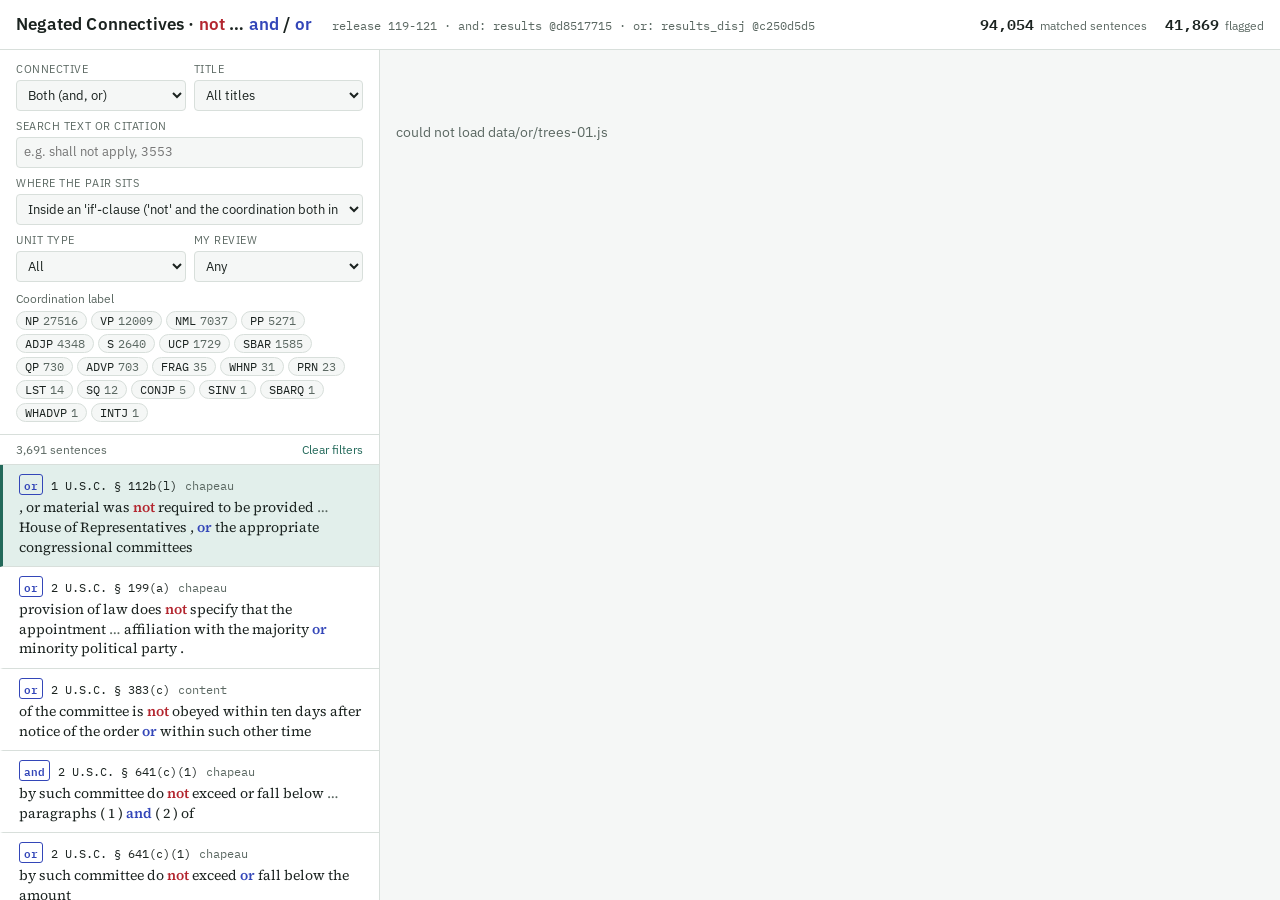
==== index.html @ d10ca2d2 "Dashboard: status filter and flagged-only note removed; built from main@e7cefaa" ====
<!doctype html>
<html lang="en">
<head>
<meta charset="utf-8">
<meta name="viewport" content="width=device-width, initial-scale=1, viewport-fit=cover">
<title>Negated Connectives Viewer</title>
<link rel="preconnect" href="https://fonts.googleapis.com">
<link rel="stylesheet" href="https://fonts.googleapis.com/css2?family=IBM+Plex+Mono:wght@400;500&family=IBM+Plex+Sans:wght@400;500;600&family=Source+Serif+4:opsz,wght@8..60,400;8..60,600&display=swap">
<style>
/* Layout: a working desk. Sentence list on the left, the selected sentence read like a statute
   page on the right, its tree drawn below. Red marks negation, indigo marks conjunction. */
:root {
  --paper: #f5f7f6;
  --surface: #ffffff;
  --ink: #1b2320;
  --muted: #5b6862;
  --rule: #d8dfdb;
  --accent: #23695a;
  --accent-soft: #e2efeb;
  --neg: #b3262f;
  --neg-soft: #f8e4e5;
  --conj: #3346b8;
  --conj-soft: #e6e9fa;
  --warn: #8a5a00;
  --warn-soft: #f6ecd6;
  --font-text: "Source Serif 4", "Iowan Old Style", Georgia, serif;
  --font-ui: "IBM Plex Sans", "Helvetica Neue", Arial, sans-serif;
  --font-mono: "IBM Plex Mono", ui-monospace, Menlo, Consolas, monospace;
  color-scheme: light;
}
@media (prefers-color-scheme: dark) {
  :root:not([data-theme="light"]) {
    --paper: #111614; --surface: #19201d; --ink: #e3e9e6; --muted: #97a39d; --rule: #2b3531;
    --accent: #72c2ab; --accent-soft: #1d322c; --neg: #ff7f86; --neg-soft: #3a1d20;
    --conj: #9daaff; --conj-soft: #22264a; --warn: #e2b55a; --warn-soft: #362a12; color-scheme: dark;
  }
}
:root[data-theme="dark"] {
  --paper: #111614; --surface: #19201d; --ink: #e3e9e6; --muted: #97a39d; --rule: #2b3531;
  --accent: #72c2ab; --accent-soft: #1d322c; --neg: #ff7f86; --neg-soft: #3a1d20;
  --conj: #9daaff; --conj-soft: #22264a; --warn: #e2b55a; --warn-soft: #362a12; color-scheme: dark;
}
* { box-sizing: border-box; }
html, body { height: 100%; }
body {
  margin: 0; background: var(--paper); color: var(--ink);
  font: 14px/1.45 var(--font-ui);
  display: grid; grid-template-rows: auto 1fr;
}
button, input, select, textarea { font: inherit; color: inherit; }
:focus-visible { outline: 2px solid var(--accent); outline-offset: 2px; }

header.top {
  display: flex; flex-wrap: wrap; align-items: baseline; gap: 6px 20px;
  padding-block: 12px; padding-left: max(16px, env(safe-area-inset-left, 0px));
  padding-right: max(16px, env(safe-area-inset-right, 0px));
  border-bottom: 1px solid var(--rule); background: var(--surface);
}
header.top h1 { margin: 0; font: 600 17px/1.2 var(--font-ui); letter-spacing: .01em; }
header.top h1 em { font-style: normal; color: var(--neg); }
header.top h1 b { font-weight: 600; color: var(--conj); }
.runmeta { color: var(--muted); font: 12px var(--font-mono); }
.stats { display: flex; flex-wrap: wrap; gap: 6px 18px; margin-left: auto; font-variant-numeric: tabular-nums; }
.stat { display: flex; gap: 6px; align-items: baseline; }
.stat .n { font: 600 15px var(--font-mono); }
.stat .l { color: var(--muted); font-size: 12px; }

main { display: grid; grid-template-columns: minmax(300px, 380px) 1fr; min-height: 0; }
@media (max-width: 860px) { main { grid-template-columns: 1fr; } body { height: auto; } }

/* ---------- list ---------- */
aside { border-right: 1px solid var(--rule); display: flex; flex-direction: column; min-height: 0; background: var(--surface); }
.filters { display: grid; grid-template-columns: 1fr 1fr; gap: 8px; padding: 12px 16px; border-bottom: 1px solid var(--rule); }
.filters label { display: flex; flex-direction: column; gap: 2px; font-size: 11px; color: var(--muted); text-transform: uppercase; letter-spacing: .05em; min-width: 0; }
.filters input, .filters select { text-transform: none; letter-spacing: 0; font-size: 13px; color: var(--ink); background: var(--paper); border: 1px solid var(--rule); border-radius: 4px; padding: 5px 7px; min-width: 0; }
.filters .wide { grid-column: 1 / -1; }
.chips { display: flex; flex-wrap: wrap; gap: 4px; grid-column: 1 / -1; }
.chip { border: 1px solid var(--rule); background: var(--paper); border-radius: 999px; padding: 1px 8px; font: 12px var(--font-mono); cursor: pointer; }
.chip[aria-pressed="true"] { background: var(--conj-soft); border-color: var(--conj); color: var(--conj); }
.chip .c { color: var(--muted); margin-left: 4px; }
.count { padding: 6px 16px; font-size: 12px; color: var(--muted); border-bottom: 1px solid var(--rule); display: flex; justify-content: space-between; gap: 8px; }
.count button { background: none; border: 0; color: var(--accent); cursor: pointer; padding: 0; font-size: 12px; }
#list { overflow-y: auto; flex: 1; min-height: 0; }
.row { display: grid; gap: 3px; padding: 9px 16px; border-bottom: 1px solid var(--rule); cursor: pointer; border-left: 3px solid transparent; }
.row:hover { background: var(--paper); }
.row[aria-selected="true"] { background: var(--accent-soft); border-left-color: var(--accent); }
.row .cite { display: flex; gap: 8px; align-items: baseline; font: 12px var(--font-mono); }
.row .cite .rv { margin-left: auto; font-size: 11px; }
.row .snip { font: 14px/1.4 var(--font-text); color: var(--ink); overflow-wrap: anywhere; }
.row .snip .gap { color: var(--muted); }
.row .conn { font: 600 11px var(--font-mono); color: var(--conj); border: 1px solid var(--conj); border-radius: 3px; padding: 0 4px; }
.loading { color: var(--muted); padding: 20px 16px; }
.also { font-size: 12px; color: var(--muted); }
.also button { background: none; border: 0; padding: 0; color: var(--accent); cursor: pointer; font-size: 12px; text-decoration: underline; }
.more { margin: 10px 16px; padding: 6px; width: calc(100% - 32px); border: 1px dashed var(--rule); background: none; border-radius: 4px; cursor: pointer; color: var(--accent); }

/* ---------- detail ---------- */
#detail { overflow-y: auto; min-height: 0; padding-block: 18px 40px; padding-left: max(16px, env(safe-area-inset-left, 0px)); padding-right: max(16px, env(safe-area-inset-right, 0px)); }
.inner { max-width: 1100px; display: grid; gap: 18px; }
.dhead { display: flex; flex-wrap: wrap; align-items: baseline; gap: 6px 12px; }
.dhead h2 { margin: 0; font: 600 22px/1.2 var(--font-text); text-wrap: balance; }
.pill { font: 500 11px var(--font-ui); text-transform: uppercase; letter-spacing: .06em; padding: 2px 8px; border-radius: 999px; border: 1px solid currentColor; }
.pill.flag { color: var(--neg); background: var(--neg-soft); }
.pill.none { color: var(--muted); }
.meta { color: var(--muted); font: 12px var(--font-mono); display: flex; flex-wrap: wrap; gap: 4px 14px; }
.meta a { color: var(--accent); }
.legend { display: flex; flex-wrap: wrap; gap: 4px 14px; font-size: 12px; color: var(--muted); }
.legend span::before { content: ""; display: inline-block; width: 10px; height: 10px; margin-right: 5px; vertical-align: -1px; border-radius: 2px; }
.legend .l-neg::before { background: var(--neg); }
.legend .l-vp::before { background: var(--neg-soft); border: 1px solid var(--neg); }
.legend .l-conj::before { background: var(--conj); }
.legend .l-coord::before { border-bottom: 2px solid var(--conj); height: 6px; }
.legend .l-if::before { content: "⟦ ⟧"; width: auto; height: auto; color: var(--accent); font-weight: 700; }

.text { font: 17px/1.75 var(--font-text); max-width: 75ch; overflow-wrap: anywhere; background: var(--surface); border: 1px solid var(--rule); border-radius: 6px; padding: 16px 20px; }
.text .t-vp { background: var(--neg-soft); }
.text .t-coord { box-shadow: inset 0 -2px 0 var(--conj); }
.text .t-not { color: var(--neg); font-weight: 600; }
.text .t-and { color: var(--conj); font-weight: 600; }
.text .t-if { color: var(--accent); font-weight: 700; font-family: var(--font-ui); }
.text details { margin-top: 10px; font: 13px/1.5 var(--font-ui); color: var(--muted); }
.text details p { font: 14px/1.6 var(--font-text); color: var(--ink); margin: 6px 0 0; }

h3 { margin: 0 0 8px; font: 600 12px var(--font-ui); text-transform: uppercase; letter-spacing: .07em; color: var(--muted); }
.tablewrap { overflow-x: auto; border: 1px solid var(--rule); border-radius: 6px; background: var(--surface); }
table { border-collapse: collapse; width: 100%; font-size: 13px; font-variant-numeric: tabular-nums; }
th, td { padding: 6px 10px; text-align: left; border-bottom: 1px solid var(--rule); white-space: nowrap; }
th { font-weight: 500; color: var(--muted); font-size: 11px; text-transform: uppercase; letter-spacing: .05em; }
tbody tr { cursor: pointer; }
tbody tr:hover { background: var(--paper); }
tbody tr[aria-selected="true"] { background: var(--accent-soft); }
td.ctx { font-family: var(--font-text); white-space: normal; min-width: 220px; max-width: 380px; }
td .yes { color: var(--neg); font-weight: 600; }
td .no { color: var(--muted); }
td.mono { font-family: var(--font-mono); }

.treebar { display: flex; flex-wrap: wrap; align-items: center; gap: 8px; margin-bottom: 8px; }
.treebar h3 { margin: 0; }
.seg { display: inline-flex; border: 1px solid var(--rule); border-radius: 5px; overflow: hidden; }
.seg button { border: 0; background: var(--surface); padding: 4px 10px; cursor: pointer; font-size: 12px; }
.seg button[aria-pressed="true"] { background: var(--accent); color: var(--surface); }
.btn { border: 1px solid var(--rule); background: var(--surface); border-radius: 5px; padding: 4px 10px; cursor: pointer; font-size: 12px; }
.hint { color: var(--muted); font-size: 12px; }
.treebox { overflow: auto; max-height: 70vh; border: 1px solid var(--rule); border-radius: 6px; background: var(--surface); padding: 10px; }
svg.tree text { font-family: var(--font-mono); font-size: 12px; fill: var(--ink); }
svg.tree .lbl { fill: var(--muted); font-weight: 500; }
svg.tree line, svg.tree path.edge { stroke: var(--rule); stroke-width: 1.2; fill: none; }
svg.tree polygon.roof { fill: var(--paper); stroke: var(--muted); stroke-width: 1; cursor: pointer; }
svg.tree polygon.roof:hover { fill: var(--accent-soft); }
svg.tree text.yield { fill: var(--muted); font-family: var(--font-text); font-size: 12.5px; }
svg.tree .is-not text { fill: var(--neg); font-weight: 600; }
svg.tree .is-and text { fill: var(--conj); font-weight: 600; }
svg.tree .negvp rect { fill: var(--neg-soft); stroke: var(--neg); }
svg.tree .negvp text { fill: var(--neg); }
svg.tree .coord rect { fill: var(--conj-soft); stroke: var(--conj); }
svg.tree .coord text { fill: var(--conj); }
svg.tree .lca text.lbl { text-decoration: underline; }
svg.tree .ifc rect { fill: var(--accent-soft); stroke: var(--accent); }
svg.tree .ifc text { fill: var(--accent); }

.outline { font: 12.5px/1.6 var(--font-mono); }
.outline details { margin-left: 14px; }
.outline > details { margin-left: 0; }
.outline summary { cursor: pointer; list-style: none; }
.outline summary::-webkit-details-marker { display: none; }
.outline summary::before { content: "▸ "; color: var(--muted); }
.outline details[open] > summary::before { content: "▾ "; }
.outline .lb { font-weight: 500; }
.outline .y { color: var(--muted); font-family: var(--font-text); }
.outline details[open] > summary .y { display: none; }
.outline .pt { margin-left: 28px; }
.outline .pt .lb { color: var(--muted); }
.outline .o-not { color: var(--neg); font-weight: 600; }
.outline .o-and { color: var(--conj); font-weight: 600; }
.outline .o-negvp > summary .lb { color: var(--neg); background: var(--neg-soft); padding: 0 3px; border-radius: 2px; }
.outline .o-coord > summary .lb { color: var(--conj); background: var(--conj-soft); padding: 0 3px; border-radius: 2px; }

.review { display: grid; gap: 8px; background: var(--surface); border: 1px solid var(--rule); border-radius: 6px; padding: 12px 14px; }
.review .marks { display: flex; flex-wrap: wrap; gap: 6px; align-items: center; }
.review .marks button[aria-pressed="true"] { background: var(--accent); color: var(--surface); border-color: var(--accent); }
.review textarea { width: 100%; min-height: 54px; border: 1px solid var(--rule); border-radius: 4px; background: var(--paper); padding: 6px 8px; resize: vertical; }
.review .foot { display: flex; flex-wrap: wrap; gap: 8px; align-items: center; justify-content: space-between; }
kbd { font: 11px var(--font-mono); border: 1px solid var(--rule); border-bottom-width: 2px; border-radius: 3px; padding: 0 4px; background: var(--paper); }
.empty { color: var(--muted); padding: 40px 0; }
@media (prefers-reduced-motion: no-preference) { .row { transition: background .12s; } }
</style>
</head>
<body>
<header class="top">
  <h1>Negated Connectives · <em>not</em> … <b>and</b> / <b>or</b></h1>
  <span class="runmeta" id="runmeta"></span>
  <div class="stats" id="stats"></div>
</header>
<main>
  <aside>
    <div class="filters">
      <label for="f-ds">Connective<select id="f-ds"></select></label>
      <label for="f-title">Title<select id="f-title"><option value="">All titles</option></select></label>
      <label class="wide" for="f-q">Search text or citation<input id="f-q" type="search" placeholder="e.g. shall not apply, 3553"></label>
      <label class="wide" for="f-clause">Where the pair sits<select id="f-clause">
        <option value="if">Inside an 'if'-clause ('not' and the coordination both in it)</option>
        <option value="">Anywhere in the sentence</option>
      </select></label>
      <label for="f-src">Unit type<select id="f-src"><option value="">All</option></select></label>
      <label for="f-review">My review<select id="f-review">
        <option value="">Any</option><option value="none">Not reviewed</option>
        <option value="yes">Yes (negated connective)</option><option value="no">No</option><option value="unsure">Unsure</option>
      </select></label>
      <div class="chips" id="chips" aria-label="Coordination label"></div>
    </div>
    <div class="count"><span id="count"></span><button id="clear" type="button">Clear filters</button></div>
    <div id="list" role="listbox" aria-label="Sentences"><p class="loading">Loading sentences…</p></div>
  </aside>
  <section id="detail" aria-live="polite"><div class="inner"><p class="empty">Select a sentence.</p></div></section>
</main>
<script>
/* Data: per connective, data/{conn}/index.js (sentences, flags, pairs) loaded at start, and
   data/{conn}/trees-{title}.js loaded when a sentence of that title is opened. Plain script
   files, so this page also works when opened from disk. */
const DATASETS = ["and","or"];
const META = {}, TREES = {}, PENDING = {};
let ROWS = [];
const NEG = {
  index(conn, d) {
    META[conn] = d;
    d.rows.forEach((r, n) => ROWS.push({ ds: conn, n, key: conn + "|" + r[0], id: r[0], title: r[1], ident: r[2] || "", src: r[3],
      toks: r[4].split(" "), tree: null, flagged: r[5], relaxed: r[6], pairs: r[7].map(p => ({ not: p[0], and: p[1], notParent: p[2],
      notRelaxedParent: p[3], coord: p[4], conj: p[5], dist: p[6], strict: p[7], rel: p[8], inIf: p[9] })) }));
  },
  trees(conn, title, map) { TREES[conn + "|" + title] = map; },
};
function loadScript(src) {
  if (PENDING[src]) return PENDING[src];
  return PENDING[src] = new Promise((ok, fail) => { const s = document.createElement("script"); s.src = src; s.onload = ok;
    s.onerror = () => { delete PENDING[src]; fail(new Error("could not load " + src)); }; document.head.appendChild(s); });
}
async function ensureTree(r) {
  if (r.tree) return;
  const k = r.ds + "|" + r.title;
  if (!TREES[k]) await loadScript(`data/${r.ds}/trees-${r.title}.js`);
  r.tree = TREES[k][r.id];
}
const CONN = { and: { word: "and", label: "Negative conjunction", short: "negconj" }, or: { word: "or", label: "Negative disjunction", short: "negdisj" } };
const BRK = { "-LRB-": "(", "-RRB-": ")", "-LSB-": "[", "-RSB-": "]", "-LCB-": "{", "-RCB-": "}" };
const word = w => BRK[w] || w;
const esc = s => String(s).replace(/[&<>"]/g, c => ({ "&": "&amp;", "<": "&lt;", ">": "&gt;", '"': "&quot;" }[c]));
const $ = id => document.getElementById(id);

/* ---------- citation helpers ---------- */
function citation(ident) {
  const m = /^\/us\/usc\/t(\w+)\/s([^/]+)((?:\/[^/]+)*)$/.exec(ident);
  if (!m) return ident || "(no identifier)";
  const sub = m[3].split("/").filter(Boolean).map(x => `(${x})`).join("");
  const t = m[1].replace(/^0+/, "");
  return `${t.endsWith("a") ? t.slice(0, -1) + " U.S.C. App." : t + " U.S.C."} § ${m[2]}${sub}`;
}
function liiUrl(ident) {
  const m = /^\/us\/usc\/t(\d+)\/s([^/]+)/.exec(ident);
  return m ? `https://www.law.cornell.edu/uscode/text/${+m[1]}/${m[2].replace(/–/g, "-")}` : null;
}

/* ---------- trees ---------- */
const treeCache = new Map();
function parseTree(s) {
  if (treeCache.has(s)) return treeCache.get(s);
  const t = s.match(/\(|\)|[^\s()]+/g); let i = 0, leaf = 0; const pts = [];
  function node(parent) {
    i++; const n = { label: t[i++], parent, kids: [] };
    while (t[i] !== ")") {
      if (t[i] === "(") n.kids.push(node(n)); else { n.word = t[i++]; n.idx = leaf++; pts.push(n); }
    }
    i++; n.lo = n.word !== undefined ? n.idx : n.kids[0].lo; n.hi = n.word !== undefined ? n.idx : n.kids[n.kids.length - 1].hi;
    return n;
  }
  const root = node(null); const res = { root, pts }; treeCache.set(s, res); return res;
}
function ancestors(n) { const a = []; for (let p = n; p; p = p.parent) a.push(p); return a; }
function lca(a, b) { const s = new Set(ancestors(a)); for (let p = b; p; p = p.parent) if (s.has(p)) return p; return null; }
function relaxedParent(n) { let p = n.parent; while (p && p.kids.length === 1) p = p.parent; return p; }
function yieldText(n, toks, max = 60) {
  const s = toks.slice(n.lo, n.hi + 1).map(word).join(" ");
  return s.length > max ? s.slice(0, max - 1) + "…" : s;
}
function pairNodes(row, pair) {
  const { root, pts } = parseTree(row.tree);
  const notN = pts[pair.not], cc = pts[pair.and];
  return { root, pts, notN, cc, coord: cc.parent, negVP: notN.parent, relaxedVP: relaxedParent(notN), top: lca(notN, cc.parent) };
}

/* ---------- if-clauses ---------- */
// An if-clause is an SBAR whose first word is "if" (also "only if", "even if").
function isIfClause(n) {
  if (!n.label.startsWith("SBAR") || n.word !== undefined) return false;
  const { pts } = parseTree(n._tree);
  const w0 = (pts[n.lo] || {}).word, w1 = (pts[n.lo + 1] || {}).word;
  const a = (w0 || "").toLowerCase(), b = (w1 || "").toLowerCase();
  return a === "if" || ((a === "only" || a === "even") && b === "if");
}
function ifClauseOf(row, pair) {
  if (!pair.inIf || !row.tree) return null;
  const nd = pairNodes(row, pair);
  for (let a = nd.notN.parent; a; a = a.parent) {
    a._tree = row.tree;
    if (isIfClause(a)) { for (let x = nd.coord; x; x = x.parent) if (x === a) return a; }
  }
  return null;
}
function ifPairs(row) {
  const out = []; row.pairs.forEach((p, i) => { if (p.inIf && p.strict) out.push(i); }); return out;
}

/* ---------- state ---------- */
// Reviews are keyed "{conn}|{sent_id}". Marks made in the earlier single-dataset viewer (which
// covered not … and only) are carried over once.
const KEY = "negconj-review:v2";
let reviews = {};
try {
  reviews = JSON.parse(localStorage.getItem(KEY) || "null");
  if (!reviews) {
    reviews = {};
    for (const old of ["negconj-review:results_full_partial", "negconj-review:results"]) {
      const o = JSON.parse(localStorage.getItem(old) || "{}"); for (const [id, v] of Object.entries(o)) reviews["and|" + id] = v;
    }
  }
} catch (e) { reviews = {}; }
function saveReviews() { try { localStorage.setItem(KEY, JSON.stringify(reviews)); } catch (e) { /* storage unavailable */ } }
const st = { ds: "", clause: "if", q: "", title: "", src: "", review: "", coord: "", limit: 300, sel: null, pair: 0, view: "focus", expandAll: false, open: new Set() };
const byKey = new Map();
const findRow = k => byKey.get(k);

/* ---------- header + filters ---------- */
function natKey(t) { const m = /^(\d+)(.*)$/.exec(t); return m ? [+m[1], m[2]] : [1e9, t]; }
function setup() {
  // Both datasets interleaved by title, then citation, so a provision's and- and or-hits sit together;
  // within a dataset, document order.
  const cmpIdent = (a, b) => a.localeCompare(b, undefined, { numeric: true });
  ROWS.sort((a, b) => { const x = natKey(a.title), y = natKey(b.title);
    return x[0] - y[0] || (x[1] < y[1] ? -1 : x[1] > y[1] ? 1 : 0) || cmpIdent(a.ident, b.ident) || (a.ds < b.ds ? -1 : a.ds > b.ds ? 1 : a.n - b.n); });
  ROWS.forEach(r => byKey.set(r.key, r));
  const ms = DATASETS.map(c => META[c]).filter(Boolean);
  const m0 = (ms[0] || {}).manifest || {};
  $("runmeta").textContent = [m0.release_point && "release " + m0.release_point,
    ...ms.map(d => `${d.conn}: ${d.run}${d.manifest && d.manifest.git_commit ? " @" + String(d.manifest.git_commit).slice(0, 8) : ""}`)].filter(Boolean).join(" · ");
  $("f-ds").innerHTML = (ms.length > 1 ? `<option value="">Both (and, or)</option>` : "") +
    ms.map(d => `<option value="${d.conn}">not … ${d.conn} · ${esc(d.label.toLowerCase())}</option>`).join("");
  st.ds = $("f-ds").value;
  const titles = [...new Set(ROWS.map(r => r.title))].sort((a, b) => { const x = natKey(a), y = natKey(b); return x[0] - y[0] || (x[1] < y[1] ? -1 : 1); });
  $("f-title").insertAdjacentHTML("beforeend", titles.map(t => `<option value="${esc(t)}">Title ${esc(t.replace(/^0+/, ""))}</option>`).join(""));
  const srcs = [...new Set(ROWS.map(r => r.src))].sort();
  $("f-src").insertAdjacentHTML("beforeend", srcs.map(s => `<option value="${esc(s)}">${esc(s.replace("_", " "))}</option>`).join(""));
  $("chips").addEventListener("click", e => { const b = e.target.closest(".chip"); if (!b) return; st.coord = st.coord === b.dataset.c ? "" : b.dataset.c; refresh(); });
  for (const [id, k] of [["f-ds", "ds"], ["f-clause", "clause"], ["f-q", "q"], ["f-title", "title"], ["f-src", "src"], ["f-review", "review"]])
    $(id).addEventListener("input", e => { st[k] = e.target.value; st.limit = 300; if (k === "ds") { st.coord = ""; drawHeader(); } refresh(); });
  $("clear").addEventListener("click", () => { Object.assign(st, { clause: "", q: "", title: "", src: "", review: "", coord: "", limit: 300 }); $("f-clause").value = "";
    $("f-q").value = ""; $("f-title").value = ""; $("f-src").value = ""; $("f-review").value = ""; refresh(); });
  drawHeader();
}
function inDs(r) { return !st.ds || r.ds === st.ds; }
function drawHeader() {
  const ms = DATASETS.map(c => META[c]).filter(d => d && (!st.ds || d.conn === st.ds));
  const rows = ROWS.filter(inDs);
  const nFlagged = rows.filter(r => r.flagged).length;
  const stats = [[ms.reduce((a, d) => a + d.n_total, 0), "matched sentences"], [nFlagged, "flagged"]];
  ms.forEach(d => { const p = d.manifest && d.manifest.partial; if (p) stats.push(["", `${d.conn}: partial run: ${p.split(";")[0]}`]); });
  $("stats").innerHTML = stats.map(([n, l]) => `<span class="stat"><span class="n">${n === "" ? "" : n.toLocaleString()}</span><span class="l">${l}</span></span>`).join("");
  const cc = {}; rows.forEach(r => new Set(r.pairs.filter(p => p.strict).map(p => p.coord)).forEach(c => cc[c] = (cc[c] || 0) + 1));
  $("chips").innerHTML = `<span class="hint" style="width:100%">Coordination label</span>` +
    Object.entries(cc).sort((a, b) => b[1] - a[1]).map(([c, n]) => `<button type="button" class="chip" data-c="${esc(c)}" aria-pressed="false">${esc(c)}<span class="c">${n}</span></button>`).join("");
}

function matches(r) {
  if (!inDs(r)) return false;
  if (st.title && r.title !== st.title) return false;
  if (st.src && r.src !== st.src) return false;
  if (st.coord && !r.pairs.some(p => p.strict && p.coord === st.coord)) return false;
  if (st.clause === "if" && !ifPairs(r).length) return false;
  if (st.review) { const m = (reviews[r.key] || {}).mark || "none"; if (m !== st.review) return false; }
  if (st.q) { const q = st.q.toLowerCase(); if (!(r.ident.toLowerCase().includes(q) || citation(r.ident).toLowerCase().includes(q) || r.toks.join(" ").toLowerCase().includes(q))) return false; }
  return true;
}
function keyPair(r) {
  if (st.clause === "if") { const q = ifPairs(r); if (q.length) return q[0]; }
  const i = r.pairs.findIndex(p => p.strict); if (i >= 0) return i;
  const k = r.pairs.findIndex(p => p.not < p.and); return k >= 0 ? k : 0;
}
function snippetFull(r) {
  const p = r.pairs[keyPair(r)];
  if (!p) return esc(r.toks.slice(0, 24).map(word).join(" "));
  const mark = (i) => i === p.not ? "neg" : i === p.and ? "conj" : null;
  const span = (a, b) => { const out = []; for (let i = Math.max(0, a); i < Math.min(r.toks.length, b); i++) { const c = mark(i); out.push(c ? `<span style="color:var(--${c});font-weight:600">${esc(word(r.toks[i]))}</span>` : esc(word(r.toks[i]))); } return out.join(" "); };
  return p.and - p.not <= 12 && p.and > p.not ? span(p.not - 4, p.and + 5) : span(p.not - 4, p.not + 5) + ` <span class="gap">…</span> ` + span(p.and - 4, p.and + 5);
}
const REVIEW_LABEL = { yes: "✓ yes", no: "✗ no", unsure: "? unsure" };

let filtered = [];
function refresh() {
  document.querySelectorAll("#chips .chip").forEach(b => b.setAttribute("aria-pressed", String(b.dataset.c === st.coord)));
  filtered = ROWS.filter(matches);
  $("count").textContent = `${filtered.length.toLocaleString()} sentence${filtered.length === 1 ? "" : "s"}`;
  const shown = filtered.slice(0, st.limit);
  $("list").innerHTML = shown.map(r => {
    const rv = (reviews[r.key] || {}).mark;
    return `<div class="row" role="option" data-id="${esc(r.key)}" aria-selected="${r.key === st.sel}">
      <div class="cite">${st.ds ? "" : `<span class="conn">${r.ds}</span>`}<span>${esc(citation(r.ident))}</span><span style="color:var(--muted)">${esc(r.src === "chapeau_condensed" ? "chapeau" : r.src)}</span>${rv ? `<span class="rv">${REVIEW_LABEL[rv]}</span>` : ""}</div>
      <div class="snip">${snippetFull(r)}</div></div>`;
  }).join("") + (filtered.length > st.limit ? `<button class="more" type="button" id="more">Show ${Math.min(300, filtered.length - st.limit)} more</button>` : "");
  if (!filtered.length) $("list").innerHTML = `<p class="empty" style="padding:20px 16px">No sentences match these filters.</p>`;
  const more = $("more"); if (more) more.addEventListener("click", () => { st.limit += 300; refresh(); });
  if (!filtered.some(r => r.key === st.sel) && filtered.length) select(filtered[0].key, false);
}
$("list").addEventListener("click", e => { const row = e.target.closest(".row"); if (row) select(row.dataset.id, false); });

/* ---------- detail ---------- */
async function select(id, scroll = true) {
  st.sel = id; const r = findRow(id); st.pair = keyPair(r); st.expandAll = false; st.open = new Set();
  document.querySelectorAll("#list .row").forEach(el => el.setAttribute("aria-selected", String(el.dataset.id === id)));
  if (scroll) { const el = document.querySelector(`#list .row[data-id="${CSS.escape(id)}"]`); if (el) el.scrollIntoView({ block: "nearest" }); }
  if (!r.tree) {
    $("detail").querySelector(".inner").innerHTML = `<p class="empty">Loading the tree…</p>`;
    try { await ensureTree(r); } catch (e) { $("detail").querySelector(".inner").innerHTML = `<p class="empty">${esc(e.message)}</p>`; return; }
    if (st.sel !== id) return;
  }
  renderDetail();
}
function renderDetail() {
  const r = findRow(st.sel); if (!r) return;
  const W = CONN[r.ds].word, other = r.ds === "and" ? "or" : "and", twin = findRow(other + "|" + r.id);
  const p = r.pairs[st.pair]; const nodes = p ? pairNodes(r, p) : null;
  const pill = `<span class="pill none">not … ${W}</span>` + (r.flagged ? `<span class="pill flag">Flagged</span>` : `<span class="pill none">Not flagged</span>`);
  const lii = liiUrl(r.ident);
  // sentence with highlights for the selected pair
  const vp = nodes && p.strict ? nodes.negVP : null;
  const ifc = p ? ifClauseOf(r, p) : null;
  const inVP = i => vp && i >= vp.lo && i <= vp.hi, inCo = i => nodes && i >= nodes.coord.lo && i <= nodes.coord.hi;
  const textHtml = r.toks.map((w, i) => {
    const cls = [];
    if (inVP(i)) cls.push("t-vp");
    if (inCo(i)) cls.push("t-coord");
    if (p && i === p.not) cls.push("t-not");
    if (p && i === p.and) cls.push("t-and");
    let tok = cls.length ? `<span class="${cls.join(" ")}">${esc(word(w))}</span>` : esc(word(w));
    if (ifc && i === ifc.lo) tok = `<span class="t-if">⟦</span>` + tok;
    if (ifc && i === ifc.hi) tok = tok + `<span class="t-if">⟧</span>`;
    if (i === r.toks.length - 1) return tok;
    // the space after a token joins the shading when both neighbours share it
    const sc = [inVP(i) && inVP(i + 1) ? "t-vp" : "", inCo(i) && inCo(i + 1) ? "t-coord" : ""].filter(Boolean);
    return tok + (sc.length ? `<span class="${sc.join(" ")}"> </span>` : " ");
  }).join("");
  const strictN = r.pairs.filter(q => q.strict).length;
  const pairRows = r.pairs.map((q, i) => {
    const a = Math.max(0, q.not - 2), b = Math.min(r.toks.length, q.not + 3), c = Math.max(0, q.and - 2), d = Math.min(r.toks.length, q.and + 3);
    const show = (s, e, hi, col) => r.toks.slice(s, e).map((w, k) => s + k === hi ? `<span style="color:var(--${col});font-weight:600">${esc(word(w))}</span>` : esc(word(w))).join(" ");
    return `<tr data-i="${i}" aria-selected="${i === st.pair}">
      <td class="ctx">${show(a, b, q.not, "neg")} <span style="color:var(--muted)">…</span> ${show(c, d, q.and, "conj")}</td>
      <td class="mono">${esc(q.notParent)}</td>
      <td class="mono">${esc(q.coord)}</td><td>${q.conj}</td><td>${q.dist}</td>
      <td>${q.strict ? `<span class="yes">yes</span>` : `<span class="no">no</span>`}</td>
      <td>${q.inIf ? `<span class="yes" style="color:var(--accent)">yes</span>` : `<span class="no">no</span>`}</td></tr>`;
  }).join("");
  const rv = reviews[r.key] || {};
  $("detail").querySelector(".inner").innerHTML = `
    <div class="dhead"><h2>${esc(citation(r.ident))}</h2>${pill}</div>
    <div class="meta"><span>${esc(r.src.replace("_", " "))}</span><span>${r.toks.length} tokens</span>
      <span>${r.pairs.length} (not, ${W}) pair${r.pairs.length === 1 ? "" : "s"}, ${strictN} flagged</span>
      <span>${esc(r.id)}</span>${lii ? `<a href="${lii}" target="_blank" rel="noopener">Open on LII ↗</a>` : ""}</div>
    ${twin ? `<div class="also">This sentence is also in the not … ${other} set (${twin.flagged ? "flagged" : "not flagged"}). <button type="button" id="twin">Open it</button></div>` : ""}
    <div class="legend"><span class="l-neg">not</span><span class="l-vp">VP headed by not (flagged pair)</span><span class="l-conj">${W}</span><span class="l-coord">coordination node</span><span class="l-if">if-clause containing the pair</span></div>
    <div class="text">${textHtml}</div>
    <div><h3>(not, ${W}) pairs · click one to draw it</h3><div class="tablewrap"><table>
      <thead><tr><th>pair in context</th><th>not's parent</th><th>coordination</th><th>conjuncts</th><th>distance</th><th>flagged</th><th>in if-clause</th></tr></thead>
      <tbody>${pairRows || `<tr><td colspan="7" class="no">No CC "${W}" in this parse.</td></tr>`}</tbody></table></div></div>
    <div>
      <div class="treebar"><h3>Tree</h3>
        <span class="seg"><button type="button" data-v="focus" aria-pressed="${st.view === "focus"}">Pair view</button><button type="button" data-v="outline" aria-pressed="${st.view === "outline"}">Full outline</button></span>
        <button type="button" class="btn" id="t-toggle">${st.view === "focus" ? (st.expandAll ? "Fold unrelated branches" : "Unfold all") : "Expand all"}</button>
        <span class="hint" id="t-hint"></span></div>
      <div class="treebox" id="treebox"></div></div>
    <div class="review"><h3 style="margin:0">My review</h3>
      <div class="marks">
        <button type="button" class="btn" data-m="yes" aria-pressed="${rv.mark === "yes"}">${CONN[r.ds].label} <kbd>1</kbd></button>
        <button type="button" class="btn" data-m="no" aria-pressed="${rv.mark === "no"}">Not a ${CONN[r.ds].short} <kbd>2</kbd></button>
        <button type="button" class="btn" data-m="unsure" aria-pressed="${rv.mark === "unsure"}">Unsure <kbd>3</kbd></button></div>
      <label for="r-note" class="hint">Notes (scope reading, parser error, …)</label>
      <textarea id="r-note">${esc(rv.note || "")}</textarea>
      <div class="foot"><span class="hint">Saved in this browser only. <kbd>j</kbd>/<kbd>k</kbd> next/previous sentence.</span>
        <button type="button" class="btn" id="export">Export reviews (CSV)</button></div></div>`;
  const inner = $("detail").querySelector(".inner");
  inner.querySelectorAll("tbody tr[data-i]").forEach(tr => tr.addEventListener("click", () => { st.pair = +tr.dataset.i; st.open = new Set(); renderDetail(); }));
  inner.querySelectorAll(".seg button").forEach(b => b.addEventListener("click", () => { st.view = b.dataset.v; st.expandAll = false; renderDetail(); }));
  $("t-toggle").addEventListener("click", () => { st.expandAll = !st.expandAll; renderDetail(); });
  inner.querySelectorAll(".marks button").forEach(b => b.addEventListener("click", () => setMark(b.dataset.m)));
  $("r-note").addEventListener("input", e => { reviews[r.key] = { ...(reviews[r.key] || {}), note: e.target.value }; saveReviews(); });
  if (twin) $("twin").addEventListener("click", () => { if (st.ds && st.ds !== twin.ds) { st.ds = ""; $("f-ds").value = ""; drawHeader(); refresh(); } select(twin.key); });
  $("export").addEventListener("click", exportCsv);
  if (nodes) (st.view === "focus" ? drawFocus : drawOutline)(r, p, nodes);
  else $("treebox").innerHTML = `<pre class="outline">${esc(r.tree)}</pre>`;
}
function setMark(m) {
  const r = findRow(st.sel); if (!r) return;
  const cur = reviews[r.key] || {}; reviews[r.key] = { ...cur, mark: cur.mark === m ? undefined : m }; saveReviews();
  renderDetail(); const row = document.querySelector(`#list .row[data-id="${CSS.escape(r.key)}"] .cite`);
  if (row) { const old = row.querySelector(".rv"); if (old) old.remove(); const v = reviews[r.key].mark; if (v) row.insertAdjacentHTML("beforeend", `<span class="rv">${REVIEW_LABEL[v]}</span>`); }
}
function exportCsv() {
  const q = s => `"${String(s ?? "").replace(/"/g, '""')}"`;
  const lines = [["connective", "sent_id", "citation", "identifier", "flagged", "review", "notes"].join(",")];
  ROWS.forEach(r => { const v = reviews[r.key]; if (v && (v.mark || v.note)) lines.push([r.ds, q(r.id), q(citation(r.ident)), q(r.ident), r.flagged, q(v.mark || ""), q(v.note || "")].join(",")); });
  const a = document.createElement("a"); a.href = URL.createObjectURL(new Blob([lines.join("\n")], { type: "text/csv" }));
  a.download = `negated_connective_reviews.csv`; document.body.appendChild(a); a.click(); a.remove();
}

/* ---------- pair view (SVG) ---------- */
let measureCtx;
function tw(s, font = "12px 'IBM Plex Mono', monospace") { measureCtx = measureCtx || document.createElement("canvas").getContext("2d"); measureCtx.font = font; return measureCtx.measureText(s).width; }
function drawFocus(r, p, nodes) {
  const ifc = ifClauseOf(r, p);
  const top = ifc || nodes.top; const nLeaves = top.hi - top.lo + 1;
  const open = new Set(st.open);
  for (const n of [...ancestors(nodes.notN), ...ancestors(nodes.cc)]) open.add(n);
  if (ifc) for (const n of ancestors(nodes.pts[ifc.lo])) open.add(n);
  const showAll = st.expandAll && nLeaves <= 600;
  const isOpen = n => showAll || open.has(n);
  $("t-hint").textContent = `${top.label} spanning ${nLeaves} tokens · click a triangle to unfold it` + (st.expandAll && !showAll ? " · too large to unfold fully" : "");
  // depth and leaf slots
  const items = []; let x = 0, maxDepth = 0; const GAP = 14;
  function lay(n, d) {
    maxDepth = Math.max(maxDepth, d);
    if (n.word !== undefined) {
      const w = Math.max(tw(n.label), tw(word(n.word))) + GAP; n._x = x + w / 2; n._w = w; n._d = d; n._kind = "pt"; x += w; return;
    }
    if (n !== top && !isOpen(n)) {
      const y = yieldText(n, r.toks, 46); const w = Math.max(tw(n.label), tw(y, "12.5px 'Source Serif 4', serif"), 34) + GAP;
      n._x = x + w / 2; n._w = w; n._d = d; n._kind = "roof"; n._y = y; x += w; return;
    }
    n._kind = "open"; n._d = d; n.kids.forEach(k => lay(k, d + 1)); n._x = (n.kids[0]._x + n.kids[n.kids.length - 1]._x) / 2;
  }
  lay(top, 0);
  const ROW = 44, PAD = 16, leafY = (maxDepth + 1) * ROW + PAD;
  const H = leafY + 30, W = x + PAD * 2;
  const parts = [];
  function draw(n) {
    const cx = n._x + PAD, cy = n._d * ROW + PAD + 12;
    let cls = "";
    if (n === nodes.negVP) cls += " negvp"; if (n === nodes.coord) cls += " coord"; if (n === top) cls += " lca"; if (n === ifc) cls += " ifc";
    if (n === nodes.notN) cls += " is-not"; if (n === nodes.cc) cls += " is-and";
    if (n._kind === "open") n.kids.forEach(k => { parts.push(`<line x1="${cx}" y1="${cy + 5}" x2="${k._x + PAD}" y2="${k._d * ROW + PAD}"/>`); draw(k); });
    const lw = tw(n.label) + 8, boxed = n === nodes.negVP || n === nodes.coord || n === ifc;
    parts.push(`<g class="${cls.trim()}">${boxed ? `<rect x="${cx - lw / 2}" y="${cy - 12}" width="${lw}" height="17" rx="3"/>` : ""}<text class="lbl" x="${cx}" y="${cy}" text-anchor="middle">${esc(n.label)}</text>`);
    if (n._kind === "pt") parts.push(`<line x1="${cx}" y1="${cy + 5}" x2="${cx}" y2="${leafY - 12}"/><text x="${cx}" y="${leafY}" text-anchor="middle">${esc(word(n.word))}</text>`);
    if (n._kind === "roof") parts.push(`<polygon class="roof" data-key="${n.lo}-${n.hi}-${n.label}" points="${cx},${cy + 6} ${cx - n._w / 2 + 6},${leafY - 13} ${cx + n._w / 2 - 6},${leafY - 13}"><title>Unfold ${esc(n.label)}</title></polygon><text class="yield" x="${cx}" y="${leafY}" text-anchor="middle">${esc(n._y)}</text>`);
    parts.push(`</g>`);
  }
  draw(top);
  $("treebox").innerHTML = `<svg class="tree" width="${W}" height="${H}" viewBox="0 0 ${W} ${H}" role="img" aria-label="Constituency subtree for the selected pair">${parts.join("")}</svg>`;
  const byKey = new Map(); (function idx(n) { if (n.word === undefined) { byKey.set(`${n.lo}-${n.hi}-${n.label}`, n); n.kids.forEach(idx); } })(top);
  $("treebox").querySelectorAll("polygon.roof").forEach(pg => pg.addEventListener("click", () => { const n = byKey.get(pg.dataset.key); if (n) { st.open.add(n); drawFocus(r, p, nodes); } }));
  const t = $("treebox").querySelector(".negvp, .is-not"); if (t && t.getBBox) { const b = t.getBBox(); $("treebox").scrollLeft = Math.max(0, b.x - 120); }
}

/* ---------- full outline ---------- */
function drawOutline(r, p, nodes) {
  const onPath = new Set([...ancestors(nodes.notN), ...ancestors(nodes.cc)]);
  const all = st.expandAll;
  $("t-hint").textContent = "Branches on the path to the selected not and and are open";
  function out(n) {
    if (n.word !== undefined) {
      const c = n === nodes.notN ? "o-not" : n === nodes.cc ? "o-and" : "";
      return `<div class="pt ${c}"><span class="lb">${esc(n.label)}</span> ${esc(word(n.word))}</div>`;
    }
    const c = (n === nodes.negVP ? " o-negvp" : "") + (n === nodes.coord ? " o-coord" : "");
    return `<details class="${c.trim()}"${all || onPath.has(n) ? " open" : ""}><summary><span class="lb">${esc(n.label)}</span> <span class="y">${esc(yieldText(n, r.toks, 90))}</span></summary>${n.kids.map(out).join("")}</details>`;
  }
  $("treebox").innerHTML = `<div class="outline">${out(nodes.root)}</div>`;
}

/* ---------- keyboard ---------- */
document.addEventListener("keydown", e => {
  if (e.target.closest("input, textarea, select") || e.metaKey || e.ctrlKey || e.altKey) return;
  const i = filtered.findIndex(r => r.key === st.sel);
  if (e.key === "j" || e.key === "ArrowDown") { if (i < filtered.length - 1) { if (i + 1 >= st.limit) { st.limit += 300; refresh(); } select(filtered[i + 1].key); } e.preventDefault(); }
  else if (e.key === "k" || e.key === "ArrowUp") { if (i > 0) select(filtered[i - 1].key); e.preventDefault(); }
  else if (e.key === "1") setMark("yes"); else if (e.key === "2") setMark("no"); else if (e.key === "3") setMark("unsure");
});

Promise.allSettled(DATASETS.map(c => loadScript(`data/${c}/index.js`))).then(res => {
  const bad = res.map((x, i) => x.status === "rejected" ? DATASETS[i] : null).filter(Boolean);
  if (!ROWS.length) { $("list").innerHTML = `<p class="loading">Could not load the data files (${bad.join(", ")}).</p>`; return; }
  setup(); refresh();
});
</script>
</body>
</html>
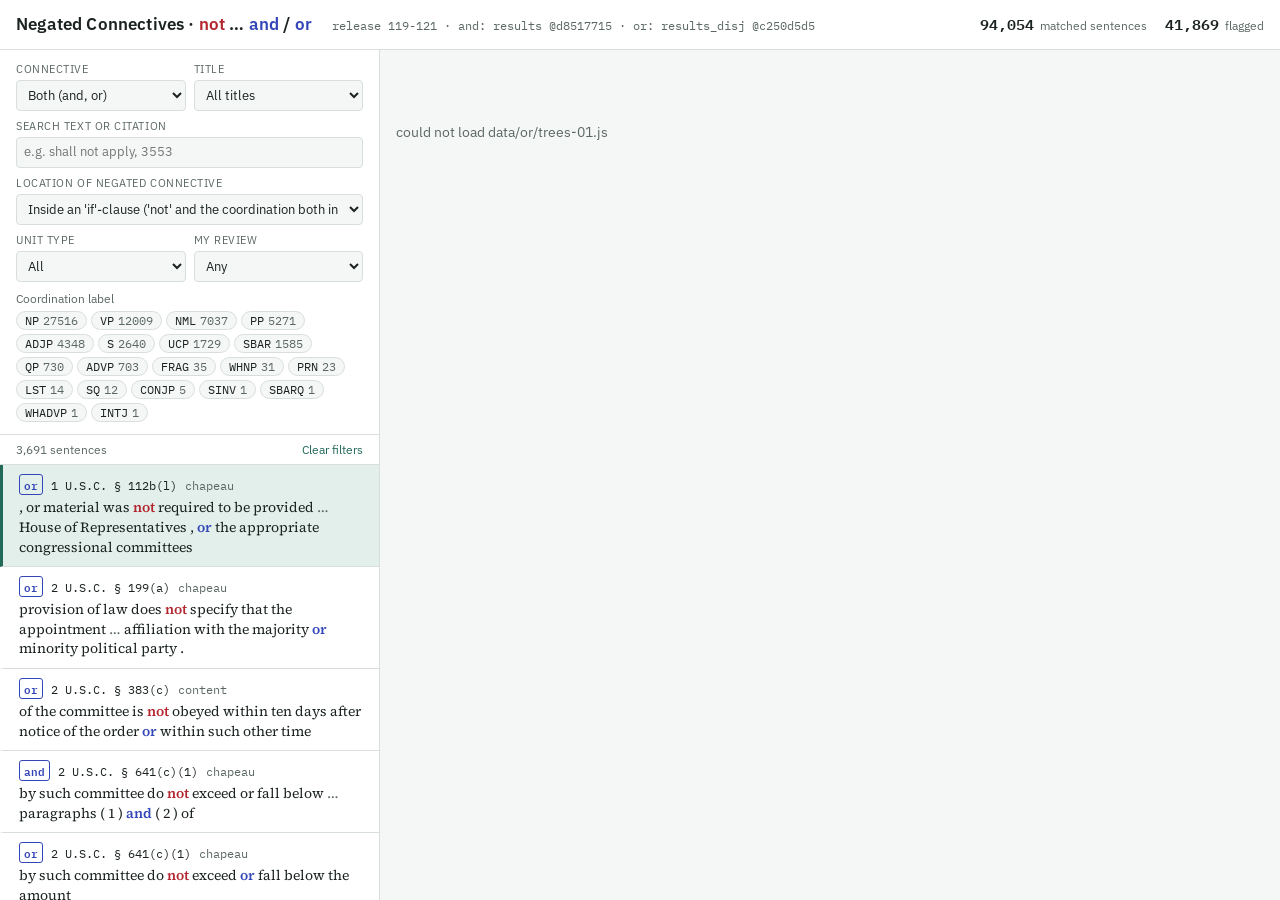
==== commit 2db435a5: "Dashboard: filter relabelled; built from main@aef4aef" ====
--- a/index.html
+++ b/index.html
@@ -197,7 +197,7 @@
       <label for="f-ds">Connective<select id="f-ds"></select></label>
       <label for="f-title">Title<select id="f-title"><option value="">All titles</option></select></label>
       <label class="wide" for="f-q">Search text or citation<input id="f-q" type="search" placeholder="e.g. shall not apply, 3553"></label>
-      <label class="wide" for="f-clause">Where the pair sits<select id="f-clause">
+      <label class="wide" for="f-clause">Location of negated connective<select id="f-clause">
         <option value="if">Inside an 'if'-clause ('not' and the coordination both in it)</option>
         <option value="">Anywhere in the sentence</option>
       </select></label>
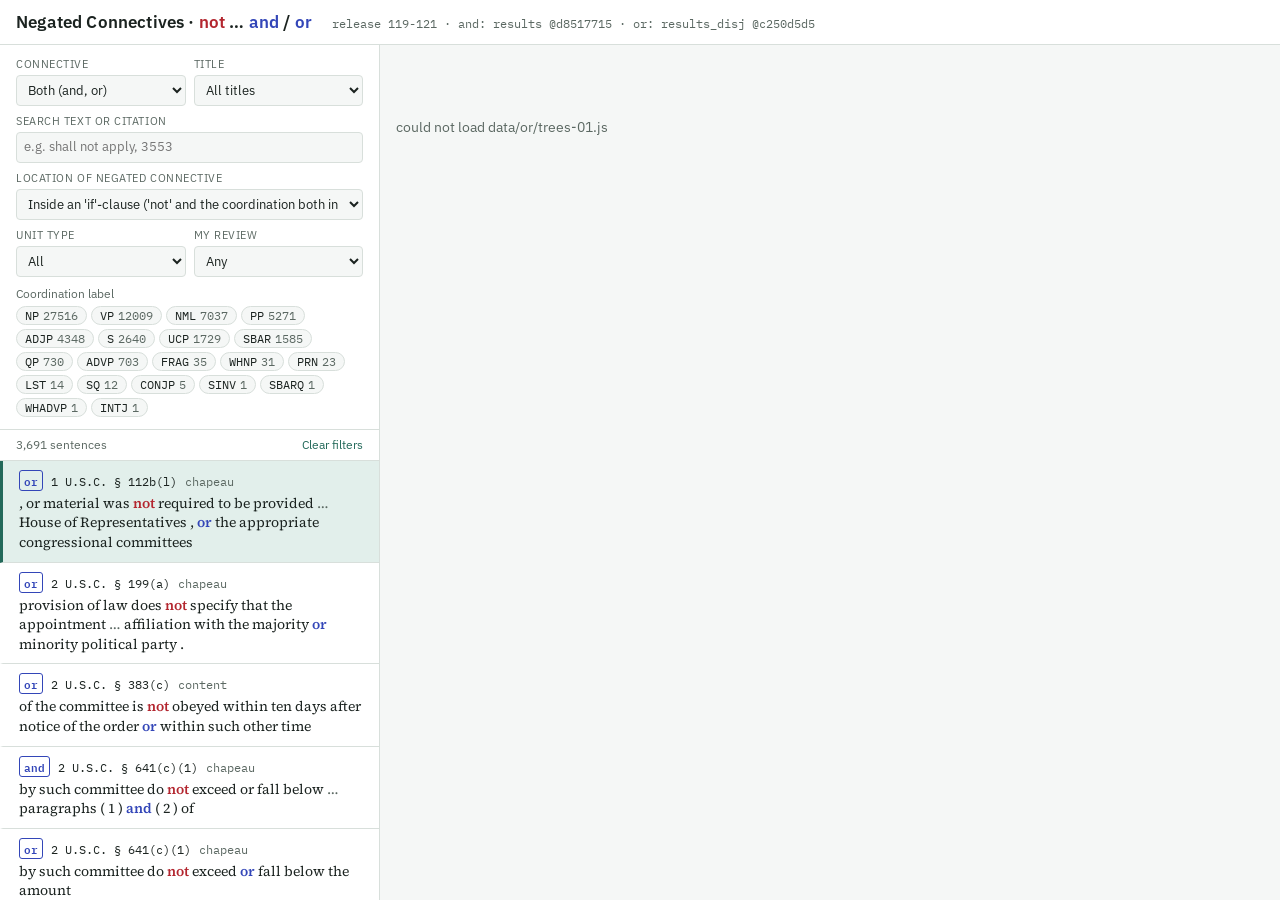
==== commit 250e5d8b: "Dashboard: header counts removed; built from main@d075e56" ====
--- a/index.html
+++ b/index.html
@@ -60,10 +60,6 @@
 header.top h1 em { font-style: normal; color: var(--neg); }
 header.top h1 b { font-weight: 600; color: var(--conj); }
 .runmeta { color: var(--muted); font: 12px var(--font-mono); }
-.stats { display: flex; flex-wrap: wrap; gap: 6px 18px; margin-left: auto; font-variant-numeric: tabular-nums; }
-.stat { display: flex; gap: 6px; align-items: baseline; }
-.stat .n { font: 600 15px var(--font-mono); }
-.stat .l { color: var(--muted); font-size: 12px; }
 
 main { display: grid; grid-template-columns: minmax(300px, 380px) 1fr; min-height: 0; }
 @media (max-width: 860px) { main { grid-template-columns: 1fr; } body { height: auto; } }
@@ -189,7 +185,6 @@
 <header class="top">
   <h1>Negated Connectives · <em>not</em> … <b>and</b> / <b>or</b></h1>
   <span class="runmeta" id="runmeta"></span>
-  <div class="stats" id="stats"></div>
 </header>
 <main>
   <aside>
@@ -350,19 +345,14 @@
   $("f-src").insertAdjacentHTML("beforeend", srcs.map(s => `<option value="${esc(s)}">${esc(s.replace("_", " "))}</option>`).join(""));
   $("chips").addEventListener("click", e => { const b = e.target.closest(".chip"); if (!b) return; st.coord = st.coord === b.dataset.c ? "" : b.dataset.c; refresh(); });
   for (const [id, k] of [["f-ds", "ds"], ["f-clause", "clause"], ["f-q", "q"], ["f-title", "title"], ["f-src", "src"], ["f-review", "review"]])
-    $(id).addEventListener("input", e => { st[k] = e.target.value; st.limit = 300; if (k === "ds") { st.coord = ""; drawHeader(); } refresh(); });
+    $(id).addEventListener("input", e => { st[k] = e.target.value; st.limit = 300; if (k === "ds") { st.coord = ""; drawChips(); } refresh(); });
   $("clear").addEventListener("click", () => { Object.assign(st, { clause: "", q: "", title: "", src: "", review: "", coord: "", limit: 300 }); $("f-clause").value = "";
     $("f-q").value = ""; $("f-title").value = ""; $("f-src").value = ""; $("f-review").value = ""; refresh(); });
-  drawHeader();
+  drawChips();
 }
 function inDs(r) { return !st.ds || r.ds === st.ds; }
-function drawHeader() {
-  const ms = DATASETS.map(c => META[c]).filter(d => d && (!st.ds || d.conn === st.ds));
+function drawChips() {
   const rows = ROWS.filter(inDs);
-  const nFlagged = rows.filter(r => r.flagged).length;
-  const stats = [[ms.reduce((a, d) => a + d.n_total, 0), "matched sentences"], [nFlagged, "flagged"]];
-  ms.forEach(d => { const p = d.manifest && d.manifest.partial; if (p) stats.push(["", `${d.conn}: partial run: ${p.split(";")[0]}`]); });
-  $("stats").innerHTML = stats.map(([n, l]) => `<span class="stat"><span class="n">${n === "" ? "" : n.toLocaleString()}</span><span class="l">${l}</span></span>`).join("");
   const cc = {}; rows.forEach(r => new Set(r.pairs.filter(p => p.strict).map(p => p.coord)).forEach(c => cc[c] = (cc[c] || 0) + 1));
   $("chips").innerHTML = `<span class="hint" style="width:100%">Coordination label</span>` +
     Object.entries(cc).sort((a, b) => b[1] - a[1]).map(([c, n]) => `<button type="button" class="chip" data-c="${esc(c)}" aria-pressed="false">${esc(c)}<span class="c">${n}</span></button>`).join("");
@@ -490,7 +480,7 @@
   $("t-toggle").addEventListener("click", () => { st.expandAll = !st.expandAll; renderDetail(); });
   inner.querySelectorAll(".marks button").forEach(b => b.addEventListener("click", () => setMark(b.dataset.m)));
   $("r-note").addEventListener("input", e => { reviews[r.key] = { ...(reviews[r.key] || {}), note: e.target.value }; saveReviews(); });
-  if (twin) $("twin").addEventListener("click", () => { if (st.ds && st.ds !== twin.ds) { st.ds = ""; $("f-ds").value = ""; drawHeader(); refresh(); } select(twin.key); });
+  if (twin) $("twin").addEventListener("click", () => { if (st.ds && st.ds !== twin.ds) { st.ds = ""; $("f-ds").value = ""; drawChips(); refresh(); } select(twin.key); });
   $("export").addEventListener("click", exportCsv);
   if (nodes) (st.view === "focus" ? drawFocus : drawOutline)(r, p, nodes);
   else $("treebox").innerHTML = `<pre class="outline">${esc(r.tree)}</pre>`;
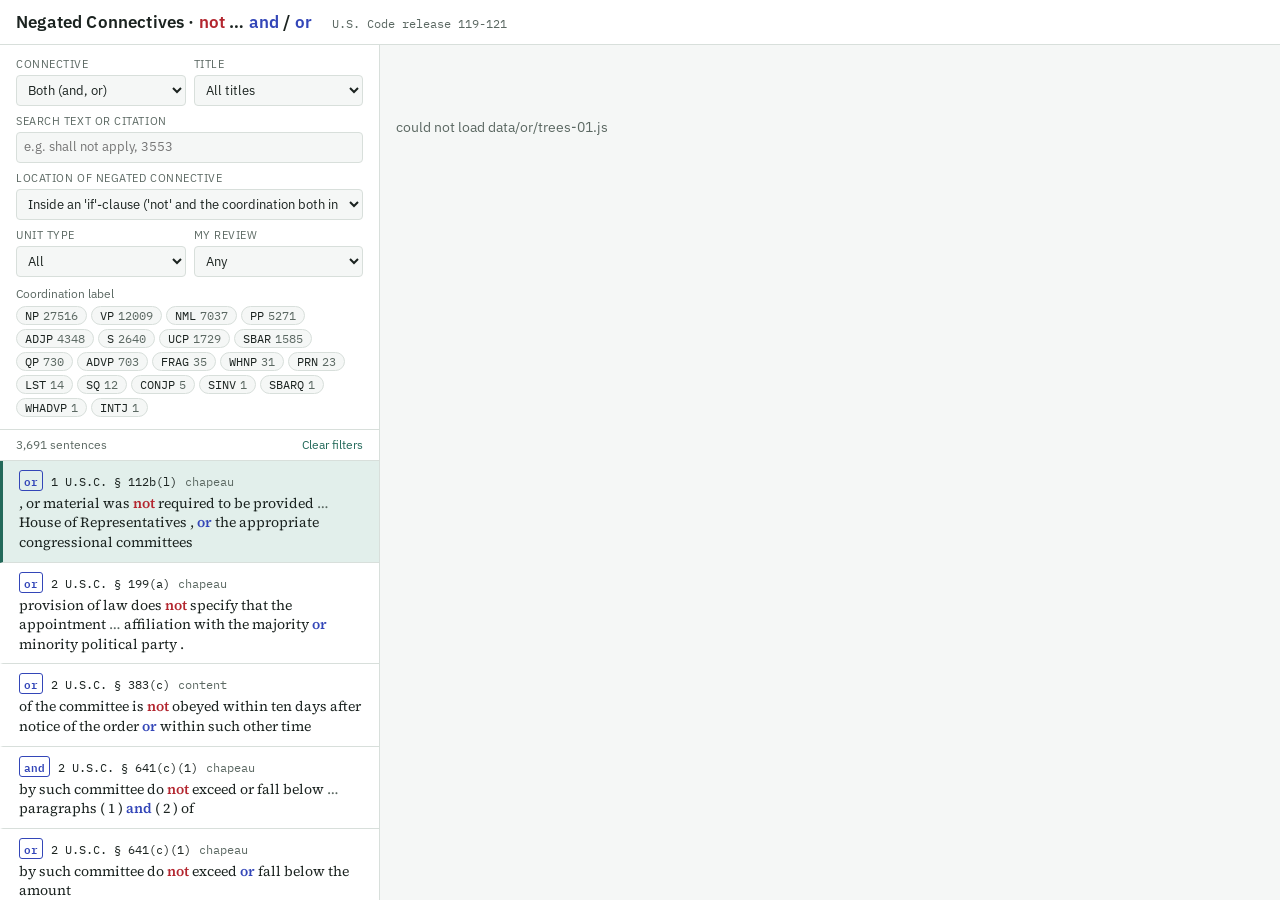
==== commit c2493af0: "Dashboard: header shows release point only; built from main@5c11f3d" ====
--- a/index.html
+++ b/index.html
@@ -334,8 +334,7 @@
   ROWS.forEach(r => byKey.set(r.key, r));
   const ms = DATASETS.map(c => META[c]).filter(Boolean);
   const m0 = (ms[0] || {}).manifest || {};
-  $("runmeta").textContent = [m0.release_point && "release " + m0.release_point,
-    ...ms.map(d => `${d.conn}: ${d.run}${d.manifest && d.manifest.git_commit ? " @" + String(d.manifest.git_commit).slice(0, 8) : ""}`)].filter(Boolean).join(" · ");
+  $("runmeta").textContent = m0.release_point ? "U.S. Code release " + m0.release_point : "";
   $("f-ds").innerHTML = (ms.length > 1 ? `<option value="">Both (and, or)</option>` : "") +
     ms.map(d => `<option value="${d.conn}">not … ${d.conn} · ${esc(d.label.toLowerCase())}</option>`).join("");
   st.ds = $("f-ds").value;
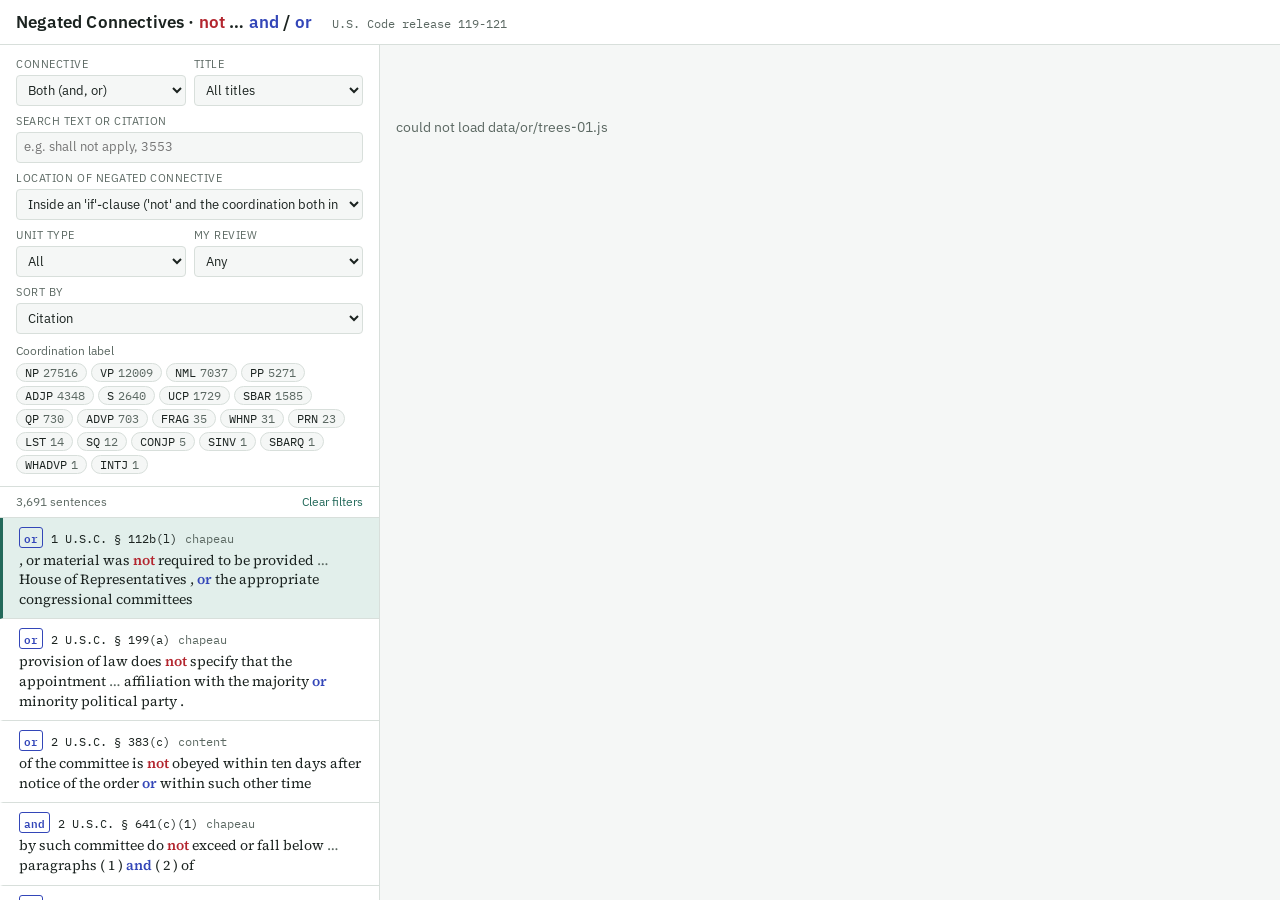
==== commit 7f0cddc2: "Negconn dashboard: sort by tree or word distance; built from barbosa-1225b@492ab74" ====
--- a/index.html
+++ b/index.html
@@ -7,8 +7,9 @@
 <link rel="preconnect" href="https://fonts.googleapis.com">
 <link rel="stylesheet" href="https://fonts.googleapis.com/css2?family=IBM+Plex+Mono:wght@400;500&family=IBM+Plex+Sans:wght@400;500;600&family=Source+Serif+4:opsz,wght@8..60,400;8..60,600&display=swap">
 <style>
-/* Layout: a working desk. Sentence list on the left, the selected sentence read like a statute
-   page on the right, its tree drawn below. Red marks negation, indigo marks conjunction. */
+/* Shared by the U.S. Code dashboards (negconn, 1225b); inlined into each page when it is built
+   (negconj.dashboard). Layout: a working desk. Sentence list on the left, the selected sentence
+   read like a statute page on the right, its parse drawn below. Each page adds its own marks. */
 :root {
   --paper: #f5f7f6;
   --surface: #ffffff;
@@ -84,15 +85,13 @@
 .row .cite .rv { margin-left: auto; font-size: 11px; }
 .row .snip { font: 14px/1.4 var(--font-text); color: var(--ink); overflow-wrap: anywhere; }
 .row .snip .gap { color: var(--muted); }
-.row .conn { font: 600 11px var(--font-mono); color: var(--conj); border: 1px solid var(--conj); border-radius: 3px; padding: 0 4px; }
 .loading { color: var(--muted); padding: 20px 16px; }
-.also { font-size: 12px; color: var(--muted); }
-.also button { background: none; border: 0; padding: 0; color: var(--accent); cursor: pointer; font-size: 12px; text-decoration: underline; }
 .more { margin: 10px 16px; padding: 6px; width: calc(100% - 32px); border: 1px dashed var(--rule); background: none; border-radius: 4px; cursor: pointer; color: var(--accent); }
 
 /* ---------- detail ---------- */
 #detail { overflow-y: auto; min-height: 0; padding-block: 18px 40px; padding-left: max(16px, env(safe-area-inset-left, 0px)); padding-right: max(16px, env(safe-area-inset-right, 0px)); }
 .inner { max-width: 1100px; display: grid; gap: 18px; }
+.inner > * { min-width: 0; }  /* wide tables and trees scroll in their own boxes */
 .dhead { display: flex; flex-wrap: wrap; align-items: baseline; gap: 6px 12px; }
 .dhead h2 { margin: 0; font: 600 22px/1.2 var(--font-text); text-wrap: balance; }
 .pill { font: 500 11px var(--font-ui); text-transform: uppercase; letter-spacing: .06em; padding: 2px 8px; border-radius: 999px; border: 1px solid currentColor; }
@@ -102,18 +101,11 @@
 .meta a { color: var(--accent); }
 .legend { display: flex; flex-wrap: wrap; gap: 4px 14px; font-size: 12px; color: var(--muted); }
 .legend span::before { content: ""; display: inline-block; width: 10px; height: 10px; margin-right: 5px; vertical-align: -1px; border-radius: 2px; }
-.legend .l-neg::before { background: var(--neg); }
-.legend .l-vp::before { background: var(--neg-soft); border: 1px solid var(--neg); }
-.legend .l-conj::before { background: var(--conj); }
-.legend .l-coord::before { border-bottom: 2px solid var(--conj); height: 6px; }
-.legend .l-if::before { content: "⟦ ⟧"; width: auto; height: auto; color: var(--accent); font-weight: 700; }
 
 .text { font: 17px/1.75 var(--font-text); max-width: 75ch; overflow-wrap: anywhere; background: var(--surface); border: 1px solid var(--rule); border-radius: 6px; padding: 16px 20px; }
-.text .t-vp { background: var(--neg-soft); }
-.text .t-coord { box-shadow: inset 0 -2px 0 var(--conj); }
-.text .t-not { color: var(--neg); font-weight: 600; }
-.text .t-and { color: var(--conj); font-weight: 600; }
-.text .t-if { color: var(--accent); font-weight: 700; font-family: var(--font-ui); }
+.text .ol { padding-left: calc(var(--d, 0) * 1.7em); }
+.text .ol + .ol { margin-top: 4px; }
+.text .olnum { color: var(--muted); font: 500 .8em var(--font-mono); }
 .text details { margin-top: 10px; font: 13px/1.5 var(--font-ui); color: var(--muted); }
 .text details p { font: 14px/1.6 var(--font-text); color: var(--ink); margin: 6px 0 0; }
 
@@ -138,6 +130,30 @@
 .btn { border: 1px solid var(--rule); background: var(--surface); border-radius: 5px; padding: 4px 10px; cursor: pointer; font-size: 12px; }
 .hint { color: var(--muted); font-size: 12px; }
 .treebox { overflow: auto; max-height: 70vh; border: 1px solid var(--rule); border-radius: 6px; background: var(--surface); padding: 10px; }
+
+.review { display: grid; gap: 8px; background: var(--surface); border: 1px solid var(--rule); border-radius: 6px; padding: 12px 14px; }
+.review .marks { display: flex; flex-wrap: wrap; gap: 6px; align-items: center; }
+.review .marks button[aria-pressed="true"] { background: var(--accent); color: var(--surface); border-color: var(--accent); }
+.review textarea { width: 100%; min-height: 54px; border: 1px solid var(--rule); border-radius: 4px; background: var(--paper); padding: 6px 8px; resize: vertical; }
+.review .foot { display: flex; flex-wrap: wrap; gap: 8px; align-items: center; justify-content: space-between; }
+kbd { font: 11px var(--font-mono); border: 1px solid var(--rule); border-bottom-width: 2px; border-radius: 3px; padding: 0 4px; background: var(--paper); }
+.empty { color: var(--muted); padding: 40px 0; }
+@media (prefers-reduced-motion: no-preference) { .row { transition: background .12s; } }
+/* not … and/or: red marks negation, indigo the connective, green an if-clause. */
+.row .cite .dist { color: var(--muted); }
+.row .conn { font: 600 11px var(--font-mono); color: var(--conj); border: 1px solid var(--conj); border-radius: 3px; padding: 0 4px; }
+.also { font-size: 12px; color: var(--muted); }
+.also button { background: none; border: 0; padding: 0; color: var(--accent); cursor: pointer; font-size: 12px; text-decoration: underline; }
+.legend .l-neg::before { background: var(--neg); }
+.legend .l-vp::before { background: var(--neg-soft); border: 1px solid var(--neg); }
+.legend .l-conj::before { background: var(--conj); }
+.legend .l-coord::before { border-bottom: 2px solid var(--conj); height: 6px; }
+.legend .l-if::before { content: "⟦ ⟧"; width: auto; height: auto; color: var(--accent); font-weight: 700; }
+.text .t-vp { background: var(--neg-soft); }
+.text .t-coord { box-shadow: inset 0 -2px 0 var(--conj); }
+.text .t-not { color: var(--neg); font-weight: 600; }
+.text .t-and { color: var(--conj); font-weight: 600; }
+.text .t-if { color: var(--accent); font-weight: 700; font-family: var(--font-ui); }
 svg.tree text { font-family: var(--font-mono); font-size: 12px; fill: var(--ink); }
 svg.tree .lbl { fill: var(--muted); font-weight: 500; }
 svg.tree line, svg.tree path.edge { stroke: var(--rule); stroke-width: 1.2; fill: none; }
@@ -153,7 +169,6 @@
 svg.tree .lca text.lbl { text-decoration: underline; }
 svg.tree .ifc rect { fill: var(--accent-soft); stroke: var(--accent); }
 svg.tree .ifc text { fill: var(--accent); }
-
 .outline { font: 12.5px/1.6 var(--font-mono); }
 .outline details { margin-left: 14px; }
 .outline > details { margin-left: 0; }
@@ -170,15 +185,6 @@
 .outline .o-and { color: var(--conj); font-weight: 600; }
 .outline .o-negvp > summary .lb { color: var(--neg); background: var(--neg-soft); padding: 0 3px; border-radius: 2px; }
 .outline .o-coord > summary .lb { color: var(--conj); background: var(--conj-soft); padding: 0 3px; border-radius: 2px; }
-
-.review { display: grid; gap: 8px; background: var(--surface); border: 1px solid var(--rule); border-radius: 6px; padding: 12px 14px; }
-.review .marks { display: flex; flex-wrap: wrap; gap: 6px; align-items: center; }
-.review .marks button[aria-pressed="true"] { background: var(--accent); color: var(--surface); border-color: var(--accent); }
-.review textarea { width: 100%; min-height: 54px; border: 1px solid var(--rule); border-radius: 4px; background: var(--paper); padding: 6px 8px; resize: vertical; }
-.review .foot { display: flex; flex-wrap: wrap; gap: 8px; align-items: center; justify-content: space-between; }
-kbd { font: 11px var(--font-mono); border: 1px solid var(--rule); border-bottom-width: 2px; border-radius: 3px; padding: 0 4px; background: var(--paper); }
-.empty { color: var(--muted); padding: 40px 0; }
-@media (prefers-reduced-motion: no-preference) { .row { transition: background .12s; } }
 </style>
 </head>
 <body>
@@ -201,6 +207,13 @@
         <option value="">Any</option><option value="none">Not reviewed</option>
         <option value="yes">Yes (negated connective)</option><option value="no">No</option><option value="unsure">Unsure</option>
       </select></label>
+      <label class="wide" for="f-sort">Sort by<select id="f-sort">
+        <option value="">Citation</option>
+        <option value="tree">Tree distance, 'not' to the coordination: shortest first</option>
+        <option value="-tree">Tree distance, 'not' to the coordination: longest first</option>
+        <option value="words">Words from 'not' to the connective: fewest first</option>
+        <option value="-words">Words from 'not' to the connective: most first</option>
+      </select></label>
       <div class="chips" id="chips" aria-label="Coordination label"></div>
     </div>
     <div class="count"><span id="count"></span><button id="clear" type="button">Clear filters</button></div>
@@ -209,33 +222,16 @@
   <section id="detail" aria-live="polite"><div class="inner"><p class="empty">Select a sentence.</p></div></section>
 </main>
 <script>
-/* Data: per connective, data/{conn}/index.js (sentences, flags, pairs) loaded at start, and
-   data/{conn}/trees-{title}.js loaded when a sentence of that title is opened. Plain script
-   files, so this page also works when opened from disk. */
-const DATASETS = ["and","or"];
-const META = {}, TREES = {}, PENDING = {};
-let ROWS = [];
-const NEG = {
-  index(conn, d) {
-    META[conn] = d;
-    d.rows.forEach((r, n) => ROWS.push({ ds: conn, n, key: conn + "|" + r[0], id: r[0], title: r[1], ident: r[2] || "", src: r[3],
-      toks: r[4].split(" "), tree: null, flagged: r[5], relaxed: r[6], pairs: r[7].map(p => ({ not: p[0], and: p[1], notParent: p[2],
-      notRelaxedParent: p[3], coord: p[4], conj: p[5], dist: p[6], strict: p[7], rel: p[8], inIf: p[9] })) }));
-  },
-  trees(conn, title, map) { TREES[conn + "|" + title] = map; },
-};
+/* Shared by the U.S. Code dashboards (negconn, 1225b); inlined into each page when it is built
+   (negconj.dashboard): data-file loading, text helpers, citations, review storage, CSV export,
+   keyboard navigation. */
+const PENDING = {};
+// Data files are plain scripts, so a page also works opened from disk.
 function loadScript(src) {
   if (PENDING[src]) return PENDING[src];
   return PENDING[src] = new Promise((ok, fail) => { const s = document.createElement("script"); s.src = src; s.onload = ok;
     s.onerror = () => { delete PENDING[src]; fail(new Error("could not load " + src)); }; document.head.appendChild(s); });
 }
-async function ensureTree(r) {
-  if (r.tree) return;
-  const k = r.ds + "|" + r.title;
-  if (!TREES[k]) await loadScript(`data/${r.ds}/trees-${r.title}.js`);
-  r.tree = TREES[k][r.id];
-}
-const CONN = { and: { word: "and", label: "Negative conjunction", short: "negconj" }, or: { word: "or", label: "Negative disjunction", short: "negdisj" } };
 const BRK = { "-LRB-": "(", "-RRB-": ")", "-LSB-": "[", "-RSB-": "]", "-LCB-": "{", "-RCB-": "}" };
 const word = w => BRK[w] || w;
 const esc = s => String(s).replace(/[&<>"]/g, c => ({ "&": "&amp;", "<": "&lt;", ">": "&gt;", '"': "&quot;" }[c]));
@@ -253,6 +249,74 @@
   const m = /^\/us\/usc\/t(\d+)\/s([^/]+)/.exec(ident);
   return m ? `https://www.law.cornell.edu/uscode/text/${+m[1]}/${m[2].replace(/–/g, "-")}` : null;
 }
+// Title order: 1, 2, …, 5, 5a, …; then citations in numeric order.
+function natKey(t) { const m = /^(\d+)(.*)$/.exec(t); return m ? [+m[1], m[2]] : [1e9, t]; }
+function cmpTitle(a, b) { const x = natKey(a), y = natKey(b); return x[0] - y[0] || (x[1] < y[1] ? -1 : x[1] > y[1] ? 1 : 0); }
+const cmpIdent = (a, b) => a.localeCompare(b, undefined, { numeric: true });
+function titleOptions(titles) {
+  return [...titles].sort(cmpTitle).map(t => `<option value="${esc(t)}">Title ${esc(t.replace(/^0+/, ""))}</option>`).join("");
+}
+
+/* ---------- condensed chapeaus, laid out as their nested structure (negconj.outline) ---------- */
+// parts[i] is word i's HTML and gaps[i] the HTML of the space after it; breaks are [word index,
+// depth, label] where a line of the outline starts. Without breaks the sentence is one paragraph.
+function layoutText(parts, gaps, breaks) {
+  const run = (a, b) => parts.slice(a, b).map((p, k) => p + (a + k < b - 1 ? gaps[a + k] : "")).join("");
+  if (!breaks || !breaks.length) return run(0, parts.length);
+  const bs = breaks[0][0] > 0 ? [[0, breaks[0][1], ""], ...breaks] : breaks;
+  return bs.map(([start, depth, label], k) => `<div class="ol" style="--d:${depth}">` +
+    (label ? `<span class="olnum">${esc(label)}</span> ` : "") + run(start, k + 1 < bs.length ? bs[k + 1][0] : parts.length) + `</div>`).join("");
+}
+
+/* ---------- text width (for drawing) ---------- */
+let measureCtx;
+function tw(s, font = "12px 'IBM Plex Mono', monospace") { measureCtx = measureCtx || document.createElement("canvas").getContext("2d"); measureCtx.font = font; return measureCtx.measureText(s).width; }
+
+/* ---------- reviews, kept in this browser's localStorage ---------- */
+const REVIEW_LABEL = { yes: "✓ yes", no: "✗ no", unsure: "? unsure" };
+function loadReviews(key, legacy = () => ({})) {
+  try { return JSON.parse(localStorage.getItem(key) || "null") || legacy(); } catch (e) { return {}; }
+}
+function storeReviews(key, reviews) { try { localStorage.setItem(key, JSON.stringify(reviews)); } catch (e) { /* storage unavailable */ } }
+const csvCell = s => `"${String(s ?? "").replace(/"/g, '""')}"`;
+function downloadCsv(name, lines) {
+  const a = document.createElement("a"); a.href = URL.createObjectURL(new Blob([lines.join("\n")], { type: "text/csv" }));
+  a.download = name; document.body.appendChild(a); a.click(); a.remove();
+}
+
+/* ---------- keyboard: j/k (or arrows) step through the list, 1/2/3 set the review mark ---------- */
+function bindKeys(step, mark) {
+  document.addEventListener("keydown", e => {
+    if (e.target.closest("input, textarea, select") || e.metaKey || e.ctrlKey || e.altKey) return;
+    if (e.key === "j" || e.key === "ArrowDown") { step(1); e.preventDefault(); }
+    else if (e.key === "k" || e.key === "ArrowUp") { step(-1); e.preventDefault(); }
+    else if (e.key === "1") mark("yes"); else if (e.key === "2") mark("no"); else if (e.key === "3") mark("unsure");
+  });
+}
+</script>
+<script>
+/* Data: per connective, data/{conn}/index.js (sentences, flags, pairs) loaded at start, and
+   data/{conn}/trees-{title}.js loaded when a sentence of that title is opened. Plain script
+   files, so this page also works when opened from disk. */
+const DATASETS = ["and","or"];
+const META = {}, TREES = {};
+let ROWS = [];
+const NEG = {
+  index(conn, d) {
+    META[conn] = d;
+    d.rows.forEach((r, n) => ROWS.push({ ds: conn, n, key: conn + "|" + r[0], id: r[0], title: r[1], ident: r[2] || "", src: r[3],
+      toks: r[4].split(" "), tree: null, flagged: r[5], relaxed: r[6], pairs: r[7].map(p => ({ not: p[0], and: p[1], notParent: p[2],
+      notRelaxedParent: p[3], coord: p[4], conj: p[5], dist: p[6], strict: p[7], rel: p[8], inIf: p[9] })), breaks: r[8] || [] }));
+  },
+  trees(conn, title, map) { TREES[conn + "|" + title] = map; },
+};
+async function ensureTree(r) {
+  if (r.tree) return;
+  const k = r.ds + "|" + r.title;
+  if (!TREES[k]) await loadScript(`data/${r.ds}/trees-${r.title}.js`);
+  r.tree = TREES[k][r.id];
+}
+const CONN = { and: { word: "and", label: "Negative conjunction", short: "negconj" }, or: { word: "or", label: "Negative disjunction", short: "negdisj" } };
 
 /* ---------- trees ---------- */
 const treeCache = new Map();
@@ -308,29 +372,23 @@
 // Reviews are keyed "{conn}|{sent_id}". Marks made in the earlier single-dataset viewer (which
 // covered not … and only) are carried over once.
 const KEY = "negconj-review:v2";
-let reviews = {};
-try {
-  reviews = JSON.parse(localStorage.getItem(KEY) || "null");
-  if (!reviews) {
-    reviews = {};
-    for (const old of ["negconj-review:results_full_partial", "negconj-review:results"]) {
-      const o = JSON.parse(localStorage.getItem(old) || "{}"); for (const [id, v] of Object.entries(o)) reviews["and|" + id] = v;
-    }
-  }
-} catch (e) { reviews = {}; }
-function saveReviews() { try { localStorage.setItem(KEY, JSON.stringify(reviews)); } catch (e) { /* storage unavailable */ } }
-const st = { ds: "", clause: "if", q: "", title: "", src: "", review: "", coord: "", limit: 300, sel: null, pair: 0, view: "focus", expandAll: false, open: new Set() };
+let reviews = loadReviews(KEY, () => {
+  const r = {};
+  for (const old of ["negconj-review:results_full_partial", "negconj-review:results"]) {
+    const o = JSON.parse(localStorage.getItem(old) || "{}"); for (const [id, v] of Object.entries(o)) r["and|" + id] = v;
+  }
+  return r;
+});
+function saveReviews() { storeReviews(KEY, reviews); }
+const st = { ds: "", clause: "if", q: "", title: "", src: "", review: "", coord: "", sort: "", limit: 300, sel: null, pair: 0, view: "focus", expandAll: false, open: new Set() };
 const byKey = new Map();
 const findRow = k => byKey.get(k);
 
 /* ---------- header + filters ---------- */
-function natKey(t) { const m = /^(\d+)(.*)$/.exec(t); return m ? [+m[1], m[2]] : [1e9, t]; }
 function setup() {
   // Both datasets interleaved by title, then citation, so a provision's and- and or-hits sit together;
   // within a dataset, document order.
-  const cmpIdent = (a, b) => a.localeCompare(b, undefined, { numeric: true });
-  ROWS.sort((a, b) => { const x = natKey(a.title), y = natKey(b.title);
-    return x[0] - y[0] || (x[1] < y[1] ? -1 : x[1] > y[1] ? 1 : 0) || cmpIdent(a.ident, b.ident) || (a.ds < b.ds ? -1 : a.ds > b.ds ? 1 : a.n - b.n); });
+  ROWS.sort((a, b) => cmpTitle(a.title, b.title) || cmpIdent(a.ident, b.ident) || (a.ds < b.ds ? -1 : a.ds > b.ds ? 1 : a.n - b.n));
   ROWS.forEach(r => byKey.set(r.key, r));
   const ms = DATASETS.map(c => META[c]).filter(Boolean);
   const m0 = (ms[0] || {}).manifest || {};
@@ -338,12 +396,11 @@
   $("f-ds").innerHTML = (ms.length > 1 ? `<option value="">Both (and, or)</option>` : "") +
     ms.map(d => `<option value="${d.conn}">not … ${d.conn} · ${esc(d.label.toLowerCase())}</option>`).join("");
   st.ds = $("f-ds").value;
-  const titles = [...new Set(ROWS.map(r => r.title))].sort((a, b) => { const x = natKey(a), y = natKey(b); return x[0] - y[0] || (x[1] < y[1] ? -1 : 1); });
-  $("f-title").insertAdjacentHTML("beforeend", titles.map(t => `<option value="${esc(t)}">Title ${esc(t.replace(/^0+/, ""))}</option>`).join(""));
+  $("f-title").insertAdjacentHTML("beforeend", titleOptions(new Set(ROWS.map(r => r.title))));
   const srcs = [...new Set(ROWS.map(r => r.src))].sort();
   $("f-src").insertAdjacentHTML("beforeend", srcs.map(s => `<option value="${esc(s)}">${esc(s.replace("_", " "))}</option>`).join(""));
   $("chips").addEventListener("click", e => { const b = e.target.closest(".chip"); if (!b) return; st.coord = st.coord === b.dataset.c ? "" : b.dataset.c; refresh(); });
-  for (const [id, k] of [["f-ds", "ds"], ["f-clause", "clause"], ["f-q", "q"], ["f-title", "title"], ["f-src", "src"], ["f-review", "review"]])
+  for (const [id, k] of [["f-ds", "ds"], ["f-clause", "clause"], ["f-q", "q"], ["f-title", "title"], ["f-src", "src"], ["f-review", "review"], ["f-sort", "sort"]])
     $(id).addEventListener("input", e => { st[k] = e.target.value; st.limit = 300; if (k === "ds") { st.coord = ""; drawChips(); } refresh(); });
   $("clear").addEventListener("click", () => { Object.assign(st, { clause: "", q: "", title: "", src: "", review: "", coord: "", limit: 300 }); $("f-clause").value = "";
     $("f-q").value = ""; $("f-title").value = ""; $("f-src").value = ""; $("f-review").value = ""; refresh(); });
@@ -379,18 +436,29 @@
   const span = (a, b) => { const out = []; for (let i = Math.max(0, a); i < Math.min(r.toks.length, b); i++) { const c = mark(i); out.push(c ? `<span style="color:var(--${c});font-weight:600">${esc(word(r.toks[i]))}</span>` : esc(word(r.toks[i]))); } return out.join(" "); };
   return p.and - p.not <= 12 && p.and > p.not ? span(p.not - 4, p.and + 5) : span(p.not - 4, p.not + 5) + ` <span class="gap">…</span> ` + span(p.and - 4, p.and + 5);
 }
-const REVIEW_LABEL = { yes: "✓ yes", no: "✗ no", unsure: "? unsure" };
+
+// Distance for the pair a row shows (keyPair): edges from not to the coordination node ("tree"),
+// or how many words the connective comes after (or before) not ("words").
+function distanceOf(r, kind) { const p = r.pairs[keyPair(r)]; return !p ? Infinity : kind === "tree" ? p.dist : Math.abs(p.and - p.not); }
+function distanceLabel(r) {
+  const kind = st.sort.replace("-", ""), d = distanceOf(r, kind);
+  return kind === "tree" ? `${d} edge${d === 1 ? "" : "s"}` : `${d} word${d === 1 ? "" : "s"} apart`;
+}
 
 let filtered = [];
 function refresh() {
   document.querySelectorAll("#chips .chip").forEach(b => b.setAttribute("aria-pressed", String(b.dataset.c === st.coord)));
   filtered = ROWS.filter(matches);
+  if (st.sort) {  // stable, so citation order breaks ties
+    const kind = st.sort.replace("-", ""), dir = st.sort.startsWith("-") ? -1 : 1;
+    filtered = filtered.map(r => [r, distanceOf(r, kind)]).sort((a, b) => dir * (a[1] - b[1])).map(([r]) => r);
+  }
   $("count").textContent = `${filtered.length.toLocaleString()} sentence${filtered.length === 1 ? "" : "s"}`;
   const shown = filtered.slice(0, st.limit);
   $("list").innerHTML = shown.map(r => {
     const rv = (reviews[r.key] || {}).mark;
     return `<div class="row" role="option" data-id="${esc(r.key)}" aria-selected="${r.key === st.sel}">
-      <div class="cite">${st.ds ? "" : `<span class="conn">${r.ds}</span>`}<span>${esc(citation(r.ident))}</span><span style="color:var(--muted)">${esc(r.src === "chapeau_condensed" ? "chapeau" : r.src)}</span>${rv ? `<span class="rv">${REVIEW_LABEL[rv]}</span>` : ""}</div>
+      <div class="cite">${st.ds ? "" : `<span class="conn">${r.ds}</span>`}<span>${esc(citation(r.ident))}</span><span style="color:var(--muted)">${esc(r.src === "chapeau_condensed" ? "chapeau" : r.src)}</span>${st.sort ? `<span class="dist">${distanceLabel(r)}</span>` : ""}${rv ? `<span class="rv">${REVIEW_LABEL[rv]}</span>` : ""}</div>
       <div class="snip">${snippetFull(r)}</div></div>`;
   }).join("") + (filtered.length > st.limit ? `<button class="more" type="button" id="more">Show ${Math.min(300, filtered.length - st.limit)} more</button>` : "");
   if (!filtered.length) $("list").innerHTML = `<p class="empty" style="padding:20px 16px">No sentences match these filters.</p>`;
@@ -421,7 +489,8 @@
   const vp = nodes && p.strict ? nodes.negVP : null;
   const ifc = p ? ifClauseOf(r, p) : null;
   const inVP = i => vp && i >= vp.lo && i <= vp.hi, inCo = i => nodes && i >= nodes.coord.lo && i <= nodes.coord.hi;
-  const textHtml = r.toks.map((w, i) => {
+  const parts = [], gaps = [];
+  r.toks.forEach((w, i) => {
     const cls = [];
     if (inVP(i)) cls.push("t-vp");
     if (inCo(i)) cls.push("t-coord");
@@ -430,11 +499,12 @@
     let tok = cls.length ? `<span class="${cls.join(" ")}">${esc(word(w))}</span>` : esc(word(w));
     if (ifc && i === ifc.lo) tok = `<span class="t-if">⟦</span>` + tok;
     if (ifc && i === ifc.hi) tok = tok + `<span class="t-if">⟧</span>`;
-    if (i === r.toks.length - 1) return tok;
+    parts.push(tok);
     // the space after a token joins the shading when both neighbours share it
     const sc = [inVP(i) && inVP(i + 1) ? "t-vp" : "", inCo(i) && inCo(i + 1) ? "t-coord" : ""].filter(Boolean);
-    return tok + (sc.length ? `<span class="${sc.join(" ")}"> </span>` : " ");
-  }).join("");
+    gaps.push(sc.length ? `<span class="${sc.join(" ")}"> </span>` : " ");
+  });
+  const textHtml = layoutText(parts, gaps, r.breaks);
   const strictN = r.pairs.filter(q => q.strict).length;
   const pairRows = r.pairs.map((q, i) => {
     const a = Math.max(0, q.not - 2), b = Math.min(r.toks.length, q.not + 3), c = Math.max(0, q.and - 2), d = Math.min(r.toks.length, q.and + 3);
@@ -456,7 +526,7 @@
     <div class="legend"><span class="l-neg">not</span><span class="l-vp">VP headed by not (flagged pair)</span><span class="l-conj">${W}</span><span class="l-coord">coordination node</span><span class="l-if">if-clause containing the pair</span></div>
     <div class="text">${textHtml}</div>
     <div><h3>(not, ${W}) pairs · click one to draw it</h3><div class="tablewrap"><table>
-      <thead><tr><th>pair in context</th><th>not's parent</th><th>coordination</th><th>conjuncts</th><th>distance</th><th>flagged</th><th>in if-clause</th></tr></thead>
+      <thead><tr><th>pair in context</th><th>not's parent</th><th>coordination</th><th>conjuncts</th><th>tree distance</th><th>flagged</th><th>in if-clause</th></tr></thead>
       <tbody>${pairRows || `<tr><td colspan="7" class="no">No CC "${W}" in this parse.</td></tr>`}</tbody></table></div></div>
     <div>
       <div class="treebar"><h3>Tree</h3>
@@ -491,16 +561,13 @@
   if (row) { const old = row.querySelector(".rv"); if (old) old.remove(); const v = reviews[r.key].mark; if (v) row.insertAdjacentHTML("beforeend", `<span class="rv">${REVIEW_LABEL[v]}</span>`); }
 }
 function exportCsv() {
-  const q = s => `"${String(s ?? "").replace(/"/g, '""')}"`;
+  const q = csvCell;
   const lines = [["connective", "sent_id", "citation", "identifier", "flagged", "review", "notes"].join(",")];
   ROWS.forEach(r => { const v = reviews[r.key]; if (v && (v.mark || v.note)) lines.push([r.ds, q(r.id), q(citation(r.ident)), q(r.ident), r.flagged, q(v.mark || ""), q(v.note || "")].join(",")); });
-  const a = document.createElement("a"); a.href = URL.createObjectURL(new Blob([lines.join("\n")], { type: "text/csv" }));
-  a.download = `negated_connective_reviews.csv`; document.body.appendChild(a); a.click(); a.remove();
+  downloadCsv("negated_connective_reviews.csv", lines);
 }
 
 /* ---------- pair view (SVG) ---------- */
-let measureCtx;
-function tw(s, font = "12px 'IBM Plex Mono', monospace") { measureCtx = measureCtx || document.createElement("canvas").getContext("2d"); measureCtx.font = font; return measureCtx.measureText(s).width; }
 function drawFocus(r, p, nodes) {
   const ifc = ifClauseOf(r, p);
   const top = ifc || nodes.top; const nLeaves = top.hi - top.lo + 1;
@@ -563,13 +630,11 @@
 }
 
 /* ---------- keyboard ---------- */
-document.addEventListener("keydown", e => {
-  if (e.target.closest("input, textarea, select") || e.metaKey || e.ctrlKey || e.altKey) return;
+bindKeys(d => {
   const i = filtered.findIndex(r => r.key === st.sel);
-  if (e.key === "j" || e.key === "ArrowDown") { if (i < filtered.length - 1) { if (i + 1 >= st.limit) { st.limit += 300; refresh(); } select(filtered[i + 1].key); } e.preventDefault(); }
-  else if (e.key === "k" || e.key === "ArrowUp") { if (i > 0) select(filtered[i - 1].key); e.preventDefault(); }
-  else if (e.key === "1") setMark("yes"); else if (e.key === "2") setMark("no"); else if (e.key === "3") setMark("unsure");
-});
+  if (d > 0 && i < filtered.length - 1) { if (i + 1 >= st.limit) { st.limit += 300; refresh(); } select(filtered[i + 1].key); }
+  else if (d < 0 && i > 0) select(filtered[i - 1].key);
+}, setMark);
 
 Promise.allSettled(DATASETS.map(c => loadScript(`data/${c}/index.js`))).then(res => {
   const bad = res.map((x, i) => x.status === "rejected" ? DATASETS[i] : null).filter(Boolean);
